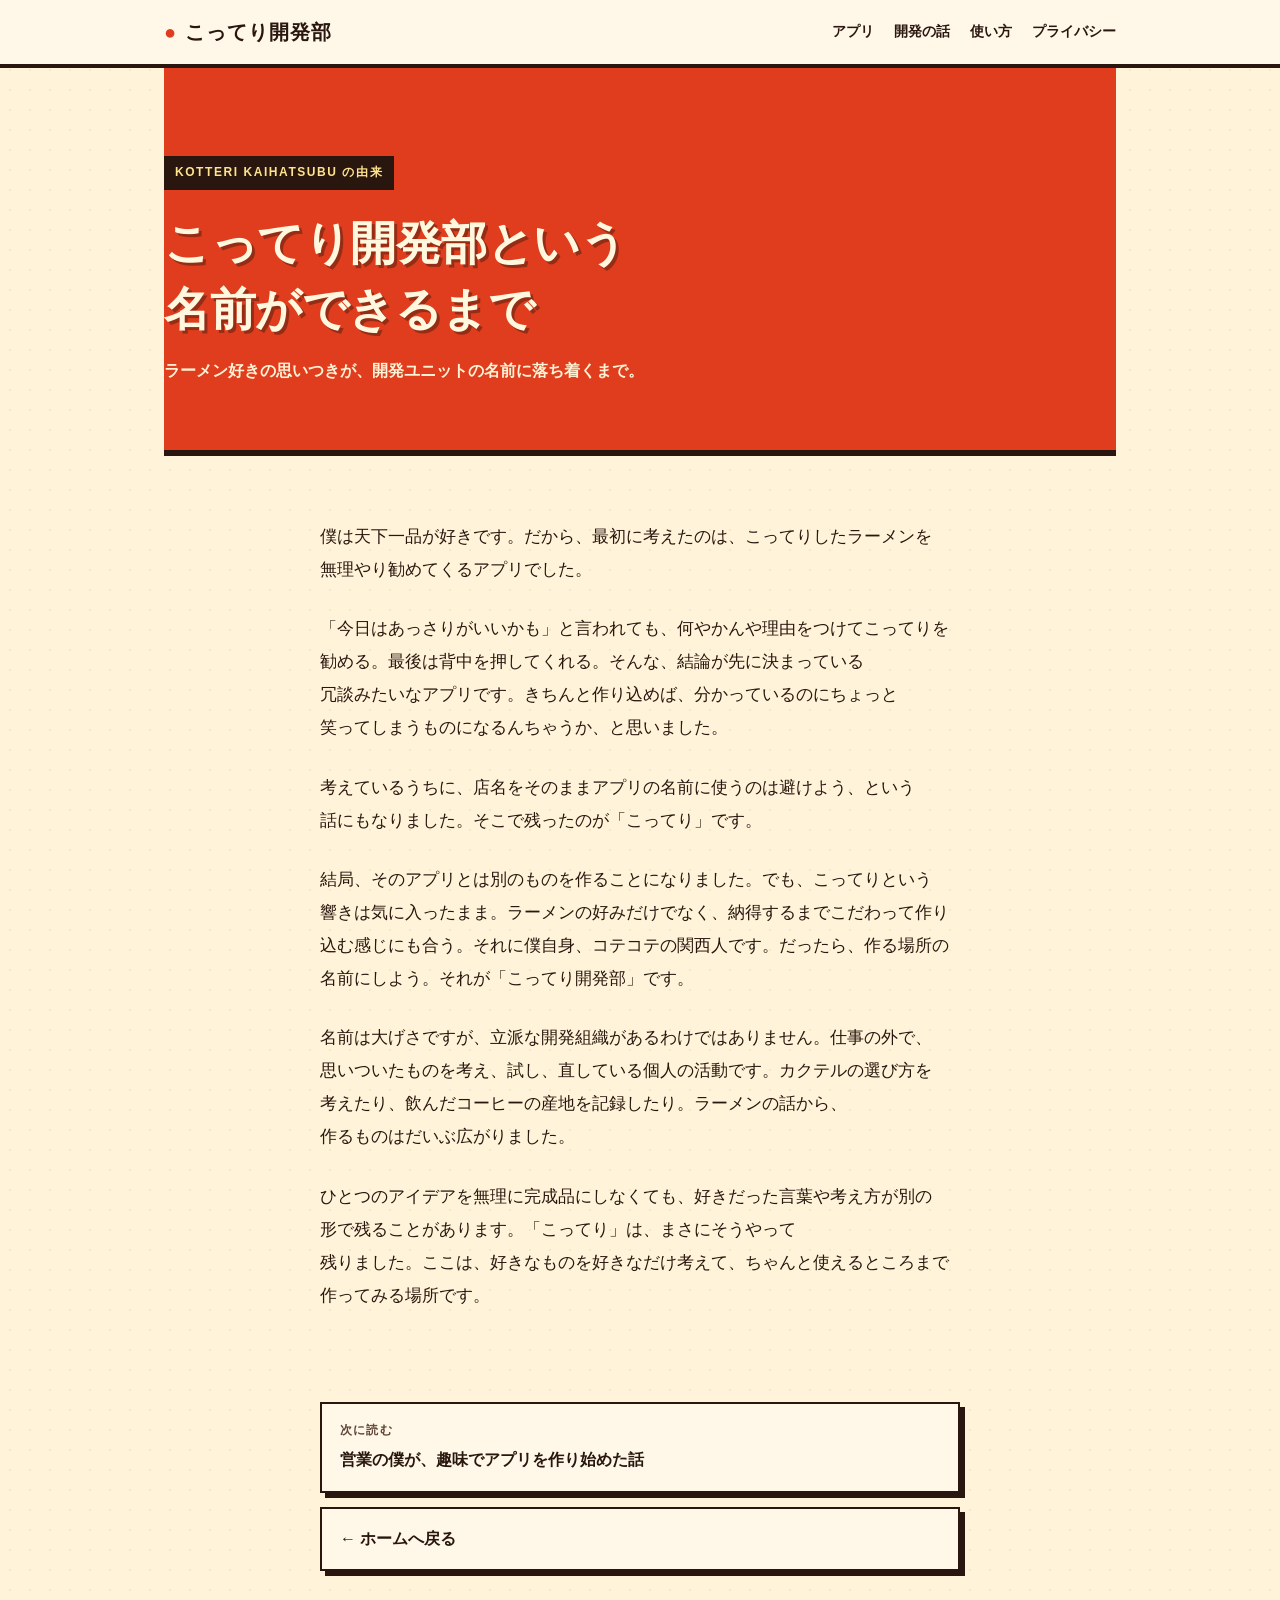
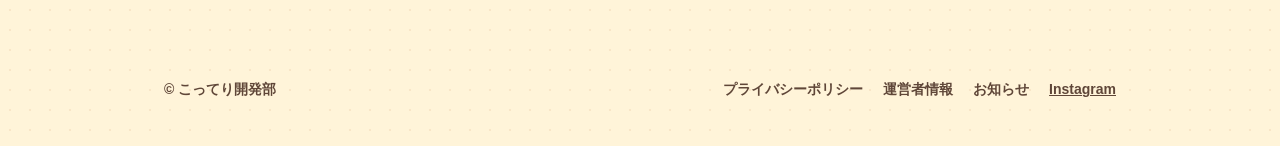
==== about-kotteri.html @ 13ebf6f2 "Add files via upload" ====
<!doctype html>
<html lang="ja">
<head>
  <meta charset="utf-8">
  <meta name="viewport" content="width=device-width, initial-scale=1">
  <meta name="google-adsense-account" content="ca-pub-4960959858706803">
  <meta name="description" content="「こってり開発部」という名前に込めた由来と、個人でアプリを作っているこの場所についての話です。">
  <meta name="theme-color" content="#e84924">
  <link rel="canonical" href="https://kotteri-apps.com/about-kotteri.html">
  <link rel="icon" href="/favicon.svg" type="image/svg+xml">
  <link rel="icon" href="/favicon.ico" sizes="any">
  <link rel="apple-touch-icon" href="/apple-touch-icon.png">
  <meta property="og:type" content="website">
  <meta property="og:site_name" content="こってり開発部">
  <meta property="og:title" content="こってり開発部という名前ができるまで">
  <meta property="og:description" content="「こってり開発部」という名前に込めた由来と、個人でアプリを作っているこの場所についての話です。">
  <meta property="og:image" content="https://kotteri-apps.com/og.jpg">
  <meta property="og:url" content="https://kotteri-apps.com/about-kotteri.html">
  <meta name="twitter:card" content="summary_large_image">
  <title>こってり開発部という名前ができるまで | こってり開発部</title>
  <link rel="stylesheet" href="/site.css">
</head>
<body>
  <header><div class="header-inner"><a class="wordmark" href="/">こってり開発部</a><nav aria-label="主なリンク"><a href="/#apps">アプリ</a><a href="/about-kotteri.html">開発の話</a><a href="/coffee-log-guide.html">使い方</a><a href="/privacy.html">プライバシー</a></nav></div></header>
  <main>
    <div class="article-hero"><div class="eyebrow">KOTTERI KAIHATSUBU の由来</div><h1>こってり開発部という<br>名前ができるまで</h1><p class="lead">ラーメン好きの思いつきが、開発ユニットの名前に落ち着くまで。</p></div>
    <article class="article-body">
      <p>僕は天下一品が好きです。だから、最初に考えたのは、こってりしたラーメンを無理やり勧めてくるアプリでした。</p>
      <p>「今日はあっさりがいいかも」と言われても、何やかんや理由をつけてこってりを勧める。最後は背中を押してくれる。そんな、結論が先に決まっている冗談みたいなアプリです。きちんと作り込めば、分かっているのにちょっと笑ってしまうものになるんちゃうか、と思いました。</p>
      <p>考えているうちに、店名をそのままアプリの名前に使うのは避けよう、という話にもなりました。そこで残ったのが「こってり」です。</p>
      <p>結局、そのアプリとは別のものを作ることになりました。でも、こってりという響きは気に入ったまま。ラーメンの好みだけでなく、納得するまでこだわって作り込む感じにも合う。それに僕自身、コテコテの関西人です。だったら、作る場所の名前にしよう。それが「こってり開発部」です。</p>
      <p>名前は大げさですが、立派な開発組織があるわけではありません。仕事の外で、思いついたものを考え、試し、直している個人の活動です。カクテルの選び方を考えたり、飲んだコーヒーの産地を記録したり。ラーメンの話から、作るものはだいぶ広がりました。</p>
      <p>ひとつのアイデアを無理に完成品にしなくても、好きだった言葉や考え方が別の形で残ることがあります。「こってり」は、まさにそうやって残りました。ここは、好きなものを好きなだけ考えて、ちゃんと使えるところまで作ってみる場所です。</p>
    </article>
    <div class="article-nav">
      <a href="/story-start.html"><small>次に読む</small>営業の僕が、趣味でアプリを作り始めた話</a>
      <a href="/">← ホームへ戻る</a>
    </div>
  </main>
  <footer><span>© こってり開発部</span><div><a href="/privacy.html">プライバシーポリシー</a><a href="/operator.html">運営者情報</a><a href="/updates.html">お知らせ</a><a href="https://www.instagram.com/kotteri_kaihatsubu/" target="_blank" rel="noopener noreferrer">Instagram</a></div></footer>
  <script src="/site.js"></script>
</body>
</html>
---- site.css ----
:root{--paper:#f5efe5;--ink:#27231e;--muted:#665d52;--line:#cfc2ae;--accent:#873e22;--dark:#302921}
    *{box-sizing:border-box}html{scroll-behavior:smooth}body{margin:0;background:var(--paper);color:var(--ink);font:16px/1.8 -apple-system,BlinkMacSystemFont,"Hiragino Kaku Gothic ProN","Yu Gothic",sans-serif}
    a{color:inherit}a:focus-visible{outline:3px solid var(--accent);outline-offset:4px}main,footer{max-width:1080px;margin:auto;padding-left:clamp(22px,5vw,64px);padding-right:clamp(22px,5vw,64px)}
    header{border-bottom:1px solid var(--line)}.header-inner{max-width:1080px;margin:auto;padding:20px clamp(22px,5vw,64px);display:flex;align-items:center;justify-content:space-between;gap:20px}.wordmark{font-weight:800;letter-spacing:.05em;text-decoration:none}.header-inner nav{display:flex;gap:20px;font-size:14px}.header-inner nav a{text-decoration:none}
    .eyebrow{font-size:12px;font-weight:800;letter-spacing:.18em;color:var(--accent)}.hero{padding-top:clamp(80px,13vw,160px);padding-bottom:clamp(70px,10vw,120px);border-bottom:1px solid var(--line)}h1,h2,h3,p{margin-top:0}.hero h1{font-size:clamp(36px,6.5vw,76px);line-height:1.3;letter-spacing:.04em;margin:28px 0}.hero p{max-width:590px;color:var(--muted);font-size:18px}.rule{width:76px;height:5px;background:var(--accent);margin-top:44px}
    section{padding:80px 0;border-bottom:1px solid var(--line)}.section-head{display:flex;align-items:baseline;justify-content:space-between;gap:20px;margin-bottom:30px}.section-head h2{font-size:clamp(24px,3vw,34px);line-height:1.4;margin:0}.section-head small{color:var(--muted)}
    .app{display:grid;grid-template-columns:minmax(0,1fr) minmax(0,1.15fr);background:var(--dark);color:#faf5ec}.app-visual{min-height:390px;padding:clamp(28px,5vw,56px);display:flex;flex-direction:column;justify-content:space-between;position:relative;overflow:hidden;background:#3b3027}.app-visual:before{content:"";position:absolute;width:290px;height:290px;border:1px solid #bca880;border-radius:50%;right:-90px;bottom:-110px;box-shadow:0 0 0 28px #ffffff08,0 0 0 56px #ffffff07;pointer-events:none}.app-visual>*{position:relative}.app-visual span{font-size:12px;letter-spacing:.2em;color:#d4b79a}.app-visual strong{font-family:Georgia,serif;font-size:clamp(38px,5vw,62px);line-height:1.05;letter-spacing:.04em}.app-visual p{font-size:17px;margin:0;color:#e7d7bf}.app-info{padding:clamp(30px,5vw,60px);display:flex;flex-direction:column;align-items:start}.app-info h3{font-size:25px;margin:6px 0 14px}.app-info>p{color:#e0d4c5}.app-info ul{padding-left:1.3em;color:#e0d4c5;margin:10px 0 32px}.app-info li+li{margin-top:7px}.app-info a{display:inline-block;padding:12px 23px;background:#f5efe5;color:var(--ink);text-decoration:none;font-weight:700;margin-top:auto}.app-info a:hover{background:#e8d9c5}
    .about{display:grid;grid-template-columns:1fr 1fr;gap:48px}.about p{color:var(--muted);max-width:540px}.contact{padding-bottom:100px}.contact a{color:var(--accent);font-weight:700;text-underline-offset:4px}footer{padding-top:34px;padding-bottom:44px;display:flex;flex-wrap:wrap;justify-content:space-between;gap:12px;color:var(--muted);font-size:14px}footer div{display:flex;flex-wrap:wrap;gap:20px}
    /* こってり開発部らしい屋台ポスターの表情 */
    :root{--paper:#fff4d9;--ink:#29170f;--muted:#5f4638;--line:#e5b988;--accent:#df3d1d;--dark:#331b14}
    body{background:var(--paper);background-image:radial-gradient(#c9733c1c 1px,transparent 1px);background-size:20px 20px}
    header{background:#fff7e7;border-bottom:4px solid var(--ink)}.header-inner{padding-top:14px;padding-bottom:14px}.wordmark{font-size:20px;color:var(--ink)}.wordmark:before{content:"●";color:var(--accent);margin-right:8px}.header-inner nav a{font-weight:800}
    .hero{max-width:none;margin:0 calc(-1 * clamp(22px,5vw,64px));padding:0;border-bottom:7px solid var(--ink);background:var(--accent);color:#fff8df;display:grid;grid-template-columns:1.15fr 1fr;min-height:620px;overflow:hidden;position:relative}
    .hero:before{content:"KOTTERI  KAIHATSUBU  ★  KOTTERI  KAIHATSUBU  ★";position:absolute;left:0;right:0;top:0;padding:8px 15px;background:var(--ink);font-size:12px;letter-spacing:.2em;font-weight:900;white-space:nowrap;overflow:hidden}
    .hero-copy{padding:90px 0 70px clamp(22px,5vw,64px);z-index:1;align-self:center}.hero .eyebrow{color:#ffe390;background:var(--ink);display:inline-block;padding:6px 11px;letter-spacing:.13em}.hero h1{font-size:clamp(46px,6.7vw,84px);line-height:1.22;letter-spacing:-.03em;margin:24px 0;text-shadow:4px 5px 0 #642313}.hero p{font-size:18px;font-weight:700;color:#fff8e8;max-width:31em}.hero .rule{width:96px;height:8px;background:#ffd25c;margin-top:30px}.hero-cta{display:inline-block;margin-top:30px;background:#ffdf72;color:var(--ink);border:3px solid var(--ink);box-shadow:6px 6px 0 var(--ink);font-weight:900;text-decoration:none;padding:12px 22px;transform:rotate(-2deg)}.hero-cta:hover{transform:rotate(0)}
    .hero-art{position:relative;display:flex;align-items:end;justify-content:center;background:radial-gradient(circle at 52% 57%,#ffad4d 0 38%,transparent 39%);padding:40px 8px 0}.hero-art img{width:min(100%,650px);max-height:590px;object-fit:contain;object-position:bottom;filter:drop-shadow(10px 16px 0 #782a17)}.hero-sticker{position:absolute;right:8%;top:16%;transform:rotate(11deg);border:4px solid var(--ink);background:#ffe36b;color:var(--ink);border-radius:50%;font-weight:900;text-align:center;line-height:1.2;padding:20px 12px;font-size:20px;z-index:1}
    section{border-bottom:3px solid var(--ink)}.section-head h2{font-weight:900;letter-spacing:.02em}.section-head small{font-weight:900;color:var(--accent);letter-spacing:.18em}.section-head h2:before{content:"◆";color:var(--accent);font-size:.65em;vertical-align:middle;margin-right:10px}
    #apps{padding-top:72px}.app{box-shadow:10px 10px 0 var(--ink);border:3px solid var(--ink)}.app-visual{background:#f8ce69;color:var(--ink);min-height:390px;border-right:3px solid var(--ink);background-image:repeating-linear-gradient(135deg,#dd5b2220 0 2px,transparent 2px 18px)}.app-visual:before{border:4px solid #a43d28;box-shadow:0 0 0 24px #ffffff55,0 0 0 48px #a43d2820}.app-visual span{color:var(--ink);font-weight:900}.app-visual strong{font-family:Georgia,serif;font-weight:900;text-shadow:3px 3px 0 #fff2c5}.app-visual p{color:var(--ink);font-weight:800}.app-info{background:#fff8e9;color:var(--ink)}.app-info h3{color:var(--accent);font-weight:900}.app-info>p,.app-info ul{color:var(--muted)}.app-info a{color:#fff;background:var(--accent);border:2px solid var(--ink);box-shadow:4px 4px 0 var(--ink)}.app-info a:hover{background:#a72e19;color:#fff}
    .about{align-items:center}.about-art{grid-column:2;grid-row:1 / span 2;justify-self:center;width:min(100%,340px);filter:drop-shadow(8px 8px 0 #df3d1d40)}.about .section-head{grid-column:1}.about>p{grid-column:1;font-size:18px;font-weight:700}.about .section-head,.about>p{margin-bottom:0}.contact{background:#ffe2a2;margin:0 calc(-1 * clamp(22px,5vw,64px));padding-left:clamp(22px,5vw,64px);padding-right:clamp(22px,5vw,64px)}.contact a{color:#9d2b15}footer{font-weight:700}
    @media(max-width:760px){.hero{grid-template-columns:1fr;min-height:0}.hero-copy{padding:84px 24px 0}.hero h1{font-size:clamp(44px,10vw,68px)}.hero-art{height:340px;padding:0 10px}.hero-art img{height:370px;width:auto;max-width:100%}.hero-sticker{top:4%;right:8%;font-size:15px;padding:13px 8px}.app,.about{grid-template-columns:1fr}.app-visual{min-height:260px;border-right:0;border-bottom:3px solid var(--ink)}.about-art{grid-column:1;grid-row:auto;width:230px}.about .section-head,.about>p{grid-column:1}}
    @media(max-width:420px){.header-inner{align-items:flex-start;flex-direction:column;gap:4px}.header-inner nav{gap:14px;font-size:13px}.hero h1{font-size:43px}.hero p{font-size:16px}.hero-art{height:290px}.hero-art img{height:320px}.section-head{display:block}.section-head small{display:block;margin-top:6px}.app-info,.app-visual{padding:25px}.app-visual strong{font-size:43px}section{padding:56px 0}}
    /* インスタ用ビジュアルの実写感を軸にしたヒーロー */
    .hero{display:block;min-height:610px;background:#fff0d5 url('/hero-shiba-ramen.jpg') center right/cover no-repeat;color:var(--ink);border-bottom:6px solid var(--ink)}
    .hero:before{background:var(--accent);color:#fff7df}.hero-copy{position:relative;padding:105px 0 75px clamp(22px,5vw,64px);width:min(60%,600px)}
    .hero .eyebrow{background:var(--accent);color:#fff;font-size:13px}.hero h1{color:var(--ink);font-size:clamp(43px,5.6vw,72px);text-shadow:3px 3px 0 #fff8e9}.hero p{color:var(--ink);font-weight:800;text-shadow:1px 1px 0 #fff7e9}.hero .rule{background:var(--accent)}
    .hero-cta{background:var(--accent);color:#fff8eb}.about{grid-template-columns:1fr}.about .section-head,.about>p{grid-column:1}.about>p{max-width:690px}
    @media(max-width:760px){.hero{min-height:790px;background-position:62% bottom;background-size:auto 70%;background-color:#fff0d5}.hero-copy{width:100%;padding:76px 24px 0;background:linear-gradient(#fff0d5 86%,transparent)}.hero h1{font-size:clamp(41px,9vw,61px)}.hero p{max-width:450px;font-size:16px}.hero-cta{margin-top:20px}.about{grid-template-columns:1fr}}
    @media(max-width:420px){.hero{min-height:720px;background-size:auto 57%;background-position:62% bottom}.hero-copy{padding-top:68px}.hero h1{font-size:40px;margin:18px 0}.hero p{line-height:1.65}.hero .rule{margin-top:17px}}
    /* 小さい画面では写真を独立した段に置き、文字との重なりを防ぐ */
    .hero{background-image:linear-gradient(90deg,#fff0d5 0%,#fff0d5ed 28%,#fff0d500 61%),url('/hero-shiba-ramen.jpg')}
    .hero-photo{display:none}.hero-copy{width:min(54%,570px)}.hero h1{white-space:nowrap}
    .about{grid-template-columns:minmax(0,1.3fr) minmax(200px,.7fr);gap:10px 48px;align-items:center}.about .section-head{grid-column:1;align-self:end}.about>p{grid-column:1;align-self:start}.about-art{grid-column:2;grid-row:1 / span 2;align-self:center;justify-self:center;width:min(100%,285px);padding:10px;border-radius:50%;background:#f8c65e;box-shadow:8px 8px 0 var(--ink)}.about-art img{display:block;width:100%;height:auto}
    @media(max-width:900px){.hero-copy{width:60%}.hero h1{font-size:clamp(40px,5.8vw,58px)}}
    @media(max-width:760px){.hero{min-height:0;background:#fff0d5}.hero-copy{width:100%;padding:70px 24px 35px}.hero h1{white-space:normal;font-size:clamp(39px,8vw,56px)}.hero-photo{display:block;width:100%;height:auto;max-height:420px;object-fit:cover;object-position:center}.about{grid-template-columns:1fr;gap:16px}.about .section-head,.about>p,.about-art{grid-column:1;grid-row:auto}.about-art{width:min(67%,260px);margin-top:12px}}
    @media(max-width:420px){.hero-copy{padding:60px 22px 34px}.hero h1{font-size:clamp(35px,9.5vw,40px);line-height:1.28;letter-spacing:-.055em}.hero p{font-size:16px;line-height:1.7}.hero-photo{max-height:none}.hero-cta{margin-top:16px}.header-inner nav{flex-wrap:wrap}}

    /* ===== 最終調整: 写真は枠なしでヒーローに溶け込ませ、常に全体表示 / 改行を整える ===== */
    body{line-break:strict;overflow-wrap:break-word}
    .ph{display:inline-block}
    .hero{display:grid;grid-template-columns:minmax(0,.86fr) minmax(0,1.14fr);align-items:center;gap:0;min-height:0;background:#fef3df;background-image:none;padding:26px 0 0 0;border-bottom:6px solid var(--ink)}
    .hero-copy{width:auto;padding:clamp(28px,5vw,60px) 0 clamp(28px,5vw,60px) clamp(22px,5vw,64px);background:none;container-type:inline-size;position:relative;z-index:1}
    .hero h1{white-space:normal;font-size:clamp(28px,9vw,50px);font-size:clamp(28px,10.6cqw,58px);line-height:1.3;letter-spacing:-.02em;text-shadow:none;margin:20px 0}
    .hero p{font-size:clamp(15px,3.9vw,18px);line-height:1.85;max-width:none;text-shadow:none}
    /* 写真: 枠・影・余白なし。ヒーローの右端・上下いっぱいに広げ、左端だけ背景色へ溶かす（犬は右側なので影響しない） */
    .hero .hero-photo{display:block;width:100%;height:auto;max-height:none;object-fit:fill;border:0;box-shadow:none;margin:0;align-self:end;
      -webkit-mask-image:linear-gradient(90deg,transparent 0,#000 20%),linear-gradient(180deg,transparent 0,#000 3%);-webkit-mask-composite:source-in;
      mask-image:linear-gradient(90deg,transparent 0,#000 20%),linear-gradient(180deg,transparent 0,#000 3%);mask-composite:intersect}
    .hero-cta{margin-top:24px;white-space:nowrap}
    .app-info a{white-space:nowrap}
    .section-head h2{font-size:clamp(20px,6.1vw,34px);line-height:1.45}
    .app-info h3{font-size:clamp(22px,6vw,25px)}
    .app-info li{line-height:1.75}
    @media(max-width:760px){
      .hero{grid-template-columns:1fr;padding:26px 0 0 0}
      .hero-copy{padding:30px 24px 28px}
      .hero h1{font-size:clamp(28px,9vw,50px);font-size:clamp(28px,10.6cqw,56px)}
      /* スマホ: 写真は左右いっぱい。上端は犬の頭に近いので、ぼかさず細い線で区切る */
      .hero .hero-photo{width:100%;margin:0;max-height:none;-webkit-mask-image:none;mask-image:none;border-top:3px solid var(--ink)}
    }
    @media(max-width:420px){
      .hero-copy{padding:26px 22px 24px}
      .hero h1{font-size:clamp(28px,9vw,50px);font-size:clamp(28px,10.6cqw,56px);letter-spacing:-.02em;margin:16px 0}
      .hero .hero-photo{max-height:none}
    }

    /* ===== 記事・使い方・お知らせページ共通 ===== */
    .article-hero{padding:clamp(56px,9vw,88px) 0 clamp(34px,5vw,48px);border-bottom:6px solid var(--ink);background:var(--accent);color:#fff8df}
    .article-hero .eyebrow{color:#ffe390;background:var(--ink);display:inline-block;padding:6px 11px;letter-spacing:.13em;font-size:12px;font-weight:800}
    .article-hero h1{font-size:clamp(28px,6vw,46px);line-height:1.45;letter-spacing:-.01em;margin:20px 0 0;text-shadow:3px 3px 0 #64231399}
    .article-hero .lead{margin-top:14px;font-size:16px;font-weight:700;color:#fff3d6;max-width:34em}
    .article-body{max-width:640px;margin:0 auto;padding:clamp(40px,7vw,64px) 0}
    .article-body p{color:var(--ink);font-size:16.5px;line-height:2;margin:0 0 1.6em}
    .article-body h2{font-size:clamp(19px,3.4vw,22px);margin:2em 0 .7em;padding-top:.2em}
    .article-nav{max-width:640px;margin:0 auto;padding-bottom:clamp(50px,7vw,72px);display:flex;flex-direction:column;gap:14px}
    .article-nav a{display:block;border:2px solid var(--ink);background:var(--paper-2,#fff7e7);padding:16px 18px;text-decoration:none;font-weight:800;box-shadow:5px 5px 0 var(--ink)}
    .article-nav a small{display:block;font-weight:700;color:var(--muted);font-size:12px;letter-spacing:.1em;margin-bottom:4px}
    .article-index{display:flex;flex-direction:column;gap:10px;margin-top:10px}
    .article-index a{display:block;border-bottom:1px dashed var(--line);padding:14px 2px;text-decoration:none;font-weight:800;color:var(--ink)}
    .article-index a span{display:block;font-weight:500;color:var(--muted);font-size:13.5px;margin-top:4px}
    .guide-step{border:2px solid var(--ink);background:#fff8e9;padding:20px 22px;margin-bottom:16px;box-shadow:5px 5px 0 var(--ink)}
    .guide-step h3{margin:0 0 8px;font-size:17px}
    .guide-step p{margin:0;color:var(--muted);font-size:15px;line-height:1.85}
    .update-item{border-bottom:1px dashed var(--line);padding:20px 0}
    .update-item time{display:block;font-size:12px;letter-spacing:.12em;color:var(--accent);font-weight:800;margin-bottom:6px}
    .update-item p{margin:0;color:var(--ink);font-size:15.5px;line-height:1.85}
    .policy-list{list-style:none;margin:0;padding:0;display:flex;flex-direction:column;gap:14px}
    .policy-list li{padding-left:22px;position:relative;color:var(--ink);font-size:15.5px;line-height:1.85}
    .policy-list li:before{content:"";position:absolute;left:0;top:.6em;width:7px;height:7px;border-radius:50%;background:var(--accent)}
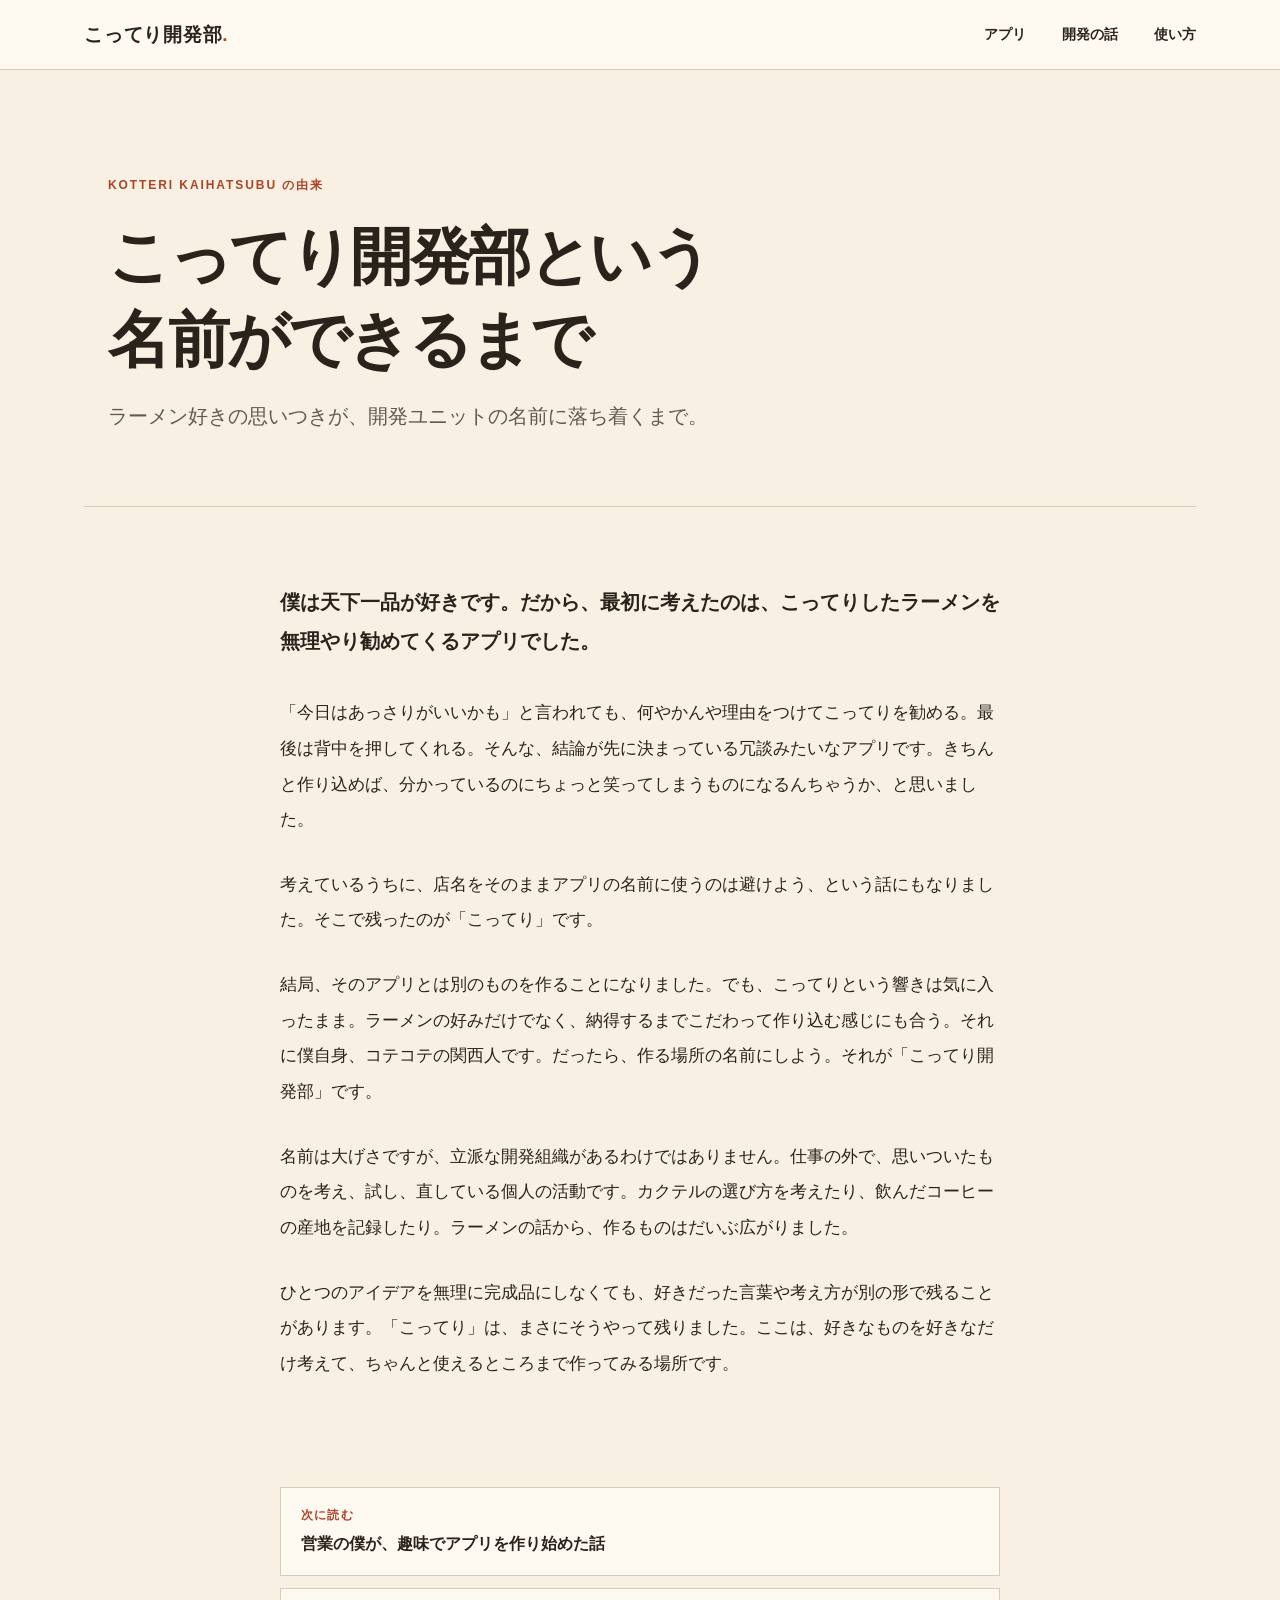
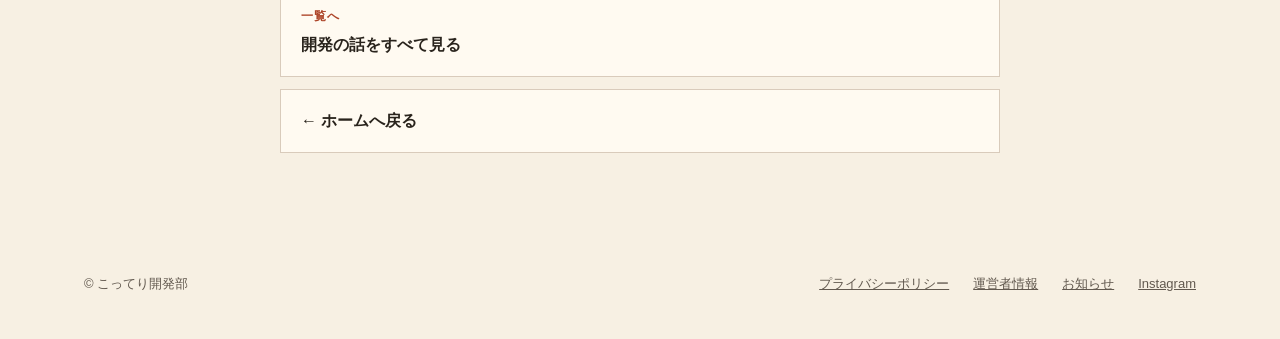
==== commit f66431b8: "Add files via upload" ====
--- a/about-kotteri.html
+++ b/about-kotteri.html
@@ -21,7 +21,7 @@
   <link rel="stylesheet" href="/site.css">
 </head>
 <body>
-  <header><div class="header-inner"><a class="wordmark" href="/">こってり開発部</a><nav aria-label="主なリンク"><a href="/#apps">アプリ</a><a href="/about-kotteri.html">開発の話</a><a href="/coffee-log-guide.html">使い方</a><a href="/privacy.html">プライバシー</a></nav></div></header>
+  <header><div class="header-inner"><a class="wordmark" href="/">こってり開発部<span class="wordmark-dot">.</span></a><nav aria-label="主なリンク"><a href="/#apps">アプリ</a><a href="/stories.html">開発の話</a><a href="/coffee-log-guide.html">使い方</a></nav></div></header>
   <main>
     <div class="article-hero"><div class="eyebrow">KOTTERI KAIHATSUBU の由来</div><h1>こってり開発部という<br>名前ができるまで</h1><p class="lead">ラーメン好きの思いつきが、開発ユニットの名前に落ち着くまで。</p></div>
     <article class="article-body">
@@ -34,10 +34,10 @@
     </article>
     <div class="article-nav">
       <a href="/story-start.html"><small>次に読む</small>営業の僕が、趣味でアプリを作り始めた話</a>
-      <a href="/">← ホームへ戻る</a>
+      <a href="/stories.html"><small>一覧へ</small>開発の話をすべて見る</a><a href="/">← ホームへ戻る</a>
     </div>
   </main>
   <footer><span>© こってり開発部</span><div><a href="/privacy.html">プライバシーポリシー</a><a href="/operator.html">運営者情報</a><a href="/updates.html">お知らせ</a><a href="https://www.instagram.com/kotteri_kaihatsubu/" target="_blank" rel="noopener noreferrer">Instagram</a></div></footer>
-  <script src="/site.js"></script>
+  
 </body>
 </html>
--- a/site.css
+++ b/site.css
@@ -1,88 +1,13 @@
-    :root{--paper:#f5efe5;--ink:#27231e;--muted:#665d52;--line:#cfc2ae;--accent:#873e22;--dark:#302921}
-    *{box-sizing:border-box}html{scroll-behavior:smooth}body{margin:0;background:var(--paper);color:var(--ink);font:16px/1.8 -apple-system,BlinkMacSystemFont,"Hiragino Kaku Gothic ProN","Yu Gothic",sans-serif}
-    a{color:inherit}a:focus-visible{outline:3px solid var(--accent);outline-offset:4px}main,footer{max-width:1080px;margin:auto;padding-left:clamp(22px,5vw,64px);padding-right:clamp(22px,5vw,64px)}
-    header{border-bottom:1px solid var(--line)}.header-inner{max-width:1080px;margin:auto;padding:20px clamp(22px,5vw,64px);display:flex;align-items:center;justify-content:space-between;gap:20px}.wordmark{font-weight:800;letter-spacing:.05em;text-decoration:none}.header-inner nav{display:flex;gap:20px;font-size:14px}.header-inner nav a{text-decoration:none}
-    .eyebrow{font-size:12px;font-weight:800;letter-spacing:.18em;color:var(--accent)}.hero{padding-top:clamp(80px,13vw,160px);padding-bottom:clamp(70px,10vw,120px);border-bottom:1px solid var(--line)}h1,h2,h3,p{margin-top:0}.hero h1{font-size:clamp(36px,6.5vw,76px);line-height:1.3;letter-spacing:.04em;margin:28px 0}.hero p{max-width:590px;color:var(--muted);font-size:18px}.rule{width:76px;height:5px;background:var(--accent);margin-top:44px}
-    section{padding:80px 0;border-bottom:1px solid var(--line)}.section-head{display:flex;align-items:baseline;justify-content:space-between;gap:20px;margin-bottom:30px}.section-head h2{font-size:clamp(24px,3vw,34px);line-height:1.4;margin:0}.section-head small{color:var(--muted)}
-    .app{display:grid;grid-template-columns:minmax(0,1fr) minmax(0,1.15fr);background:var(--dark);color:#faf5ec}.app-visual{min-height:390px;padding:clamp(28px,5vw,56px);display:flex;flex-direction:column;justify-content:space-between;position:relative;overflow:hidden;background:#3b3027}.app-visual:before{content:"";position:absolute;width:290px;height:290px;border:1px solid #bca880;border-radius:50%;right:-90px;bottom:-110px;box-shadow:0 0 0 28px #ffffff08,0 0 0 56px #ffffff07;pointer-events:none}.app-visual>*{position:relative}.app-visual span{font-size:12px;letter-spacing:.2em;color:#d4b79a}.app-visual strong{font-family:Georgia,serif;font-size:clamp(38px,5vw,62px);line-height:1.05;letter-spacing:.04em}.app-visual p{font-size:17px;margin:0;color:#e7d7bf}.app-info{padding:clamp(30px,5vw,60px);display:flex;flex-direction:column;align-items:start}.app-info h3{font-size:25px;margin:6px 0 14px}.app-info>p{color:#e0d4c5}.app-info ul{padding-left:1.3em;color:#e0d4c5;margin:10px 0 32px}.app-info li+li{margin-top:7px}.app-info a{display:inline-block;padding:12px 23px;background:#f5efe5;color:var(--ink);text-decoration:none;font-weight:700;margin-top:auto}.app-info a:hover{background:#e8d9c5}
-    .about{display:grid;grid-template-columns:1fr 1fr;gap:48px}.about p{color:var(--muted);max-width:540px}.contact{padding-bottom:100px}.contact a{color:var(--accent);font-weight:700;text-underline-offset:4px}footer{padding-top:34px;padding-bottom:44px;display:flex;flex-wrap:wrap;justify-content:space-between;gap:12px;color:var(--muted);font-size:14px}footer div{display:flex;flex-wrap:wrap;gap:20px}
-    /* こってり開発部らしい屋台ポスターの表情 */
-    :root{--paper:#fff4d9;--ink:#29170f;--muted:#5f4638;--line:#e5b988;--accent:#df3d1d;--dark:#331b14}
-    body{background:var(--paper);background-image:radial-gradient(#c9733c1c 1px,transparent 1px);background-size:20px 20px}
-    header{background:#fff7e7;border-bottom:4px solid var(--ink)}.header-inner{padding-top:14px;padding-bottom:14px}.wordmark{font-size:20px;color:var(--ink)}.wordmark:before{content:"●";color:var(--accent);margin-right:8px}.header-inner nav a{font-weight:800}
-    .hero{max-width:none;margin:0 calc(-1 * clamp(22px,5vw,64px));padding:0;border-bottom:7px solid var(--ink);background:var(--accent);color:#fff8df;display:grid;grid-template-columns:1.15fr 1fr;min-height:620px;overflow:hidden;position:relative}
-    .hero:before{content:"KOTTERI  KAIHATSUBU  ★  KOTTERI  KAIHATSUBU  ★";position:absolute;left:0;right:0;top:0;padding:8px 15px;background:var(--ink);font-size:12px;letter-spacing:.2em;font-weight:900;white-space:nowrap;overflow:hidden}
-    .hero-copy{padding:90px 0 70px clamp(22px,5vw,64px);z-index:1;align-self:center}.hero .eyebrow{color:#ffe390;background:var(--ink);display:inline-block;padding:6px 11px;letter-spacing:.13em}.hero h1{font-size:clamp(46px,6.7vw,84px);line-height:1.22;letter-spacing:-.03em;margin:24px 0;text-shadow:4px 5px 0 #642313}.hero p{font-size:18px;font-weight:700;color:#fff8e8;max-width:31em}.hero .rule{width:96px;height:8px;background:#ffd25c;margin-top:30px}.hero-cta{display:inline-block;margin-top:30px;background:#ffdf72;color:var(--ink);border:3px solid var(--ink);box-shadow:6px 6px 0 var(--ink);font-weight:900;text-decoration:none;padding:12px 22px;transform:rotate(-2deg)}.hero-cta:hover{transform:rotate(0)}
-    .hero-art{position:relative;display:flex;align-items:end;justify-content:center;background:radial-gradient(circle at 52% 57%,#ffad4d 0 38%,transparent 39%);padding:40px 8px 0}.hero-art img{width:min(100%,650px);max-height:590px;object-fit:contain;object-position:bottom;filter:drop-shadow(10px 16px 0 #782a17)}.hero-sticker{position:absolute;right:8%;top:16%;transform:rotate(11deg);border:4px solid var(--ink);background:#ffe36b;color:var(--ink);border-radius:50%;font-weight:900;text-align:center;line-height:1.2;padding:20px 12px;font-size:20px;z-index:1}
-    section{border-bottom:3px solid var(--ink)}.section-head h2{font-weight:900;letter-spacing:.02em}.section-head small{font-weight:900;color:var(--accent);letter-spacing:.18em}.section-head h2:before{content:"◆";color:var(--accent);font-size:.65em;vertical-align:middle;margin-right:10px}
-    #apps{padding-top:72px}.app{box-shadow:10px 10px 0 var(--ink);border:3px solid var(--ink)}.app-visual{background:#f8ce69;color:var(--ink);min-height:390px;border-right:3px solid var(--ink);background-image:repeating-linear-gradient(135deg,#dd5b2220 0 2px,transparent 2px 18px)}.app-visual:before{border:4px solid #a43d28;box-shadow:0 0 0 24px #ffffff55,0 0 0 48px #a43d2820}.app-visual span{color:var(--ink);font-weight:900}.app-visual strong{font-family:Georgia,serif;font-weight:900;text-shadow:3px 3px 0 #fff2c5}.app-visual p{color:var(--ink);font-weight:800}.app-info{background:#fff8e9;color:var(--ink)}.app-info h3{color:var(--accent);font-weight:900}.app-info>p,.app-info ul{color:var(--muted)}.app-info a{color:#fff;background:var(--accent);border:2px solid var(--ink);box-shadow:4px 4px 0 var(--ink)}.app-info a:hover{background:#a72e19;color:#fff}
-    .about{align-items:center}.about-art{grid-column:2;grid-row:1 / span 2;justify-self:center;width:min(100%,340px);filter:drop-shadow(8px 8px 0 #df3d1d40)}.about .section-head{grid-column:1}.about>p{grid-column:1;font-size:18px;font-weight:700}.about .section-head,.about>p{margin-bottom:0}.contact{background:#ffe2a2;margin:0 calc(-1 * clamp(22px,5vw,64px));padding-left:clamp(22px,5vw,64px);padding-right:clamp(22px,5vw,64px)}.contact a{color:#9d2b15}footer{font-weight:700}
-    @media(max-width:760px){.hero{grid-template-columns:1fr;min-height:0}.hero-copy{padding:84px 24px 0}.hero h1{font-size:clamp(44px,10vw,68px)}.hero-art{height:340px;padding:0 10px}.hero-art img{height:370px;width:auto;max-width:100%}.hero-sticker{top:4%;right:8%;font-size:15px;padding:13px 8px}.app,.about{grid-template-columns:1fr}.app-visual{min-height:260px;border-right:0;border-bottom:3px solid var(--ink)}.about-art{grid-column:1;grid-row:auto;width:230px}.about .section-head,.about>p{grid-column:1}}
-    @media(max-width:420px){.header-inner{align-items:flex-start;flex-direction:column;gap:4px}.header-inner nav{gap:14px;font-size:13px}.hero h1{font-size:43px}.hero p{font-size:16px}.hero-art{height:290px}.hero-art img{height:320px}.section-head{display:block}.section-head small{display:block;margin-top:6px}.app-info,.app-visual{padding:25px}.app-visual strong{font-size:43px}section{padding:56px 0}}
-    /* インスタ用ビジュアルの実写感を軸にしたヒーロー */
-    .hero{display:block;min-height:610px;background:#fff0d5 url('/hero-shiba-ramen.jpg') center right/cover no-repeat;color:var(--ink);border-bottom:6px solid var(--ink)}
-    .hero:before{background:var(--accent);color:#fff7df}.hero-copy{position:relative;padding:105px 0 75px clamp(22px,5vw,64px);width:min(60%,600px)}
-    .hero .eyebrow{background:var(--accent);color:#fff;font-size:13px}.hero h1{color:var(--ink);font-size:clamp(43px,5.6vw,72px);text-shadow:3px 3px 0 #fff8e9}.hero p{color:var(--ink);font-weight:800;text-shadow:1px 1px 0 #fff7e9}.hero .rule{background:var(--accent)}
-    .hero-cta{background:var(--accent);color:#fff8eb}.about{grid-template-columns:1fr}.about .section-head,.about>p{grid-column:1}.about>p{max-width:690px}
-    @media(max-width:760px){.hero{min-height:790px;background-position:62% bottom;background-size:auto 70%;background-color:#fff0d5}.hero-copy{width:100%;padding:76px 24px 0;background:linear-gradient(#fff0d5 86%,transparent)}.hero h1{font-size:clamp(41px,9vw,61px)}.hero p{max-width:450px;font-size:16px}.hero-cta{margin-top:20px}.about{grid-template-columns:1fr}}
-    @media(max-width:420px){.hero{min-height:720px;background-size:auto 57%;background-position:62% bottom}.hero-copy{padding-top:68px}.hero h1{font-size:40px;margin:18px 0}.hero p{line-height:1.65}.hero .rule{margin-top:17px}}
-    /* 小さい画面では写真を独立した段に置き、文字との重なりを防ぐ */
-    .hero{background-image:linear-gradient(90deg,#fff0d5 0%,#fff0d5ed 28%,#fff0d500 61%),url('/hero-shiba-ramen.jpg')}
-    .hero-photo{display:none}.hero-copy{width:min(54%,570px)}.hero h1{white-space:nowrap}
-    .about{grid-template-columns:minmax(0,1.3fr) minmax(200px,.7fr);gap:10px 48px;align-items:center}.about .section-head{grid-column:1;align-self:end}.about>p{grid-column:1;align-self:start}.about-art{grid-column:2;grid-row:1 / span 2;align-self:center;justify-self:center;width:min(100%,285px);padding:10px;border-radius:50%;background:#f8c65e;box-shadow:8px 8px 0 var(--ink)}.about-art img{display:block;width:100%;height:auto}
-    @media(max-width:900px){.hero-copy{width:60%}.hero h1{font-size:clamp(40px,5.8vw,58px)}}
-    @media(max-width:760px){.hero{min-height:0;background:#fff0d5}.hero-copy{width:100%;padding:70px 24px 35px}.hero h1{white-space:normal;font-size:clamp(39px,8vw,56px)}.hero-photo{display:block;width:100%;height:auto;max-height:420px;object-fit:cover;object-position:center}.about{grid-template-columns:1fr;gap:16px}.about .section-head,.about>p,.about-art{grid-column:1;grid-row:auto}.about-art{width:min(67%,260px);margin-top:12px}}
-    @media(max-width:420px){.hero-copy{padding:60px 22px 34px}.hero h1{font-size:clamp(35px,9.5vw,40px);line-height:1.28;letter-spacing:-.055em}.hero p{font-size:16px;line-height:1.7}.hero-photo{max-height:none}.hero-cta{margin-top:16px}.header-inner nav{flex-wrap:wrap}}
-
-    /* ===== 最終調整: 写真は枠なしでヒーローに溶け込ませ、常に全体表示 / 改行を整える ===== */
-    body{line-break:strict;overflow-wrap:break-word}
-    .ph{display:inline-block}
-    .hero{display:grid;grid-template-columns:minmax(0,.86fr) minmax(0,1.14fr);align-items:center;gap:0;min-height:0;background:#fef3df;background-image:none;padding:26px 0 0 0;border-bottom:6px solid var(--ink)}
-    .hero-copy{width:auto;padding:clamp(28px,5vw,60px) 0 clamp(28px,5vw,60px) clamp(22px,5vw,64px);background:none;container-type:inline-size;position:relative;z-index:1}
-    .hero h1{white-space:normal;font-size:clamp(28px,9vw,50px);font-size:clamp(28px,10.6cqw,58px);line-height:1.3;letter-spacing:-.02em;text-shadow:none;margin:20px 0}
-    .hero p{font-size:clamp(15px,3.9vw,18px);line-height:1.85;max-width:none;text-shadow:none}
-    /* 写真: 枠・影・余白なし。ヒーローの右端・上下いっぱいに広げ、左端だけ背景色へ溶かす（犬は右側なので影響しない） */
-    .hero .hero-photo{display:block;width:100%;height:auto;max-height:none;object-fit:fill;border:0;box-shadow:none;margin:0;align-self:end;
-      -webkit-mask-image:linear-gradient(90deg,transparent 0,#000 20%),linear-gradient(180deg,transparent 0,#000 3%);-webkit-mask-composite:source-in;
-      mask-image:linear-gradient(90deg,transparent 0,#000 20%),linear-gradient(180deg,transparent 0,#000 3%);mask-composite:intersect}
-    .hero-cta{margin-top:24px;white-space:nowrap}
-    .app-info a{white-space:nowrap}
-    .section-head h2{font-size:clamp(20px,6.1vw,34px);line-height:1.45}
-    .app-info h3{font-size:clamp(22px,6vw,25px)}
-    .app-info li{line-height:1.75}
-    @media(max-width:760px){
-      .hero{grid-template-columns:1fr;padding:26px 0 0 0}
-      .hero-copy{padding:30px 24px 28px}
-      .hero h1{font-size:clamp(28px,9vw,50px);font-size:clamp(28px,10.6cqw,56px)}
-      /* スマホ: 写真は左右いっぱい。上端は犬の頭に近いので、ぼかさず細い線で区切る */
-      .hero .hero-photo{width:100%;margin:0;max-height:none;-webkit-mask-image:none;mask-image:none;border-top:3px solid var(--ink)}
-    }
-    @media(max-width:420px){
-      .hero-copy{padding:26px 22px 24px}
-      .hero h1{font-size:clamp(28px,9vw,50px);font-size:clamp(28px,10.6cqw,56px);letter-spacing:-.02em;margin:16px 0}
-      .hero .hero-photo{max-height:none}
-    }
-
-    /* ===== 記事・使い方・お知らせページ共通 ===== */
-    .article-hero{padding:clamp(56px,9vw,88px) 0 clamp(34px,5vw,48px);border-bottom:6px solid var(--ink);background:var(--accent);color:#fff8df}
-    .article-hero .eyebrow{color:#ffe390;background:var(--ink);display:inline-block;padding:6px 11px;letter-spacing:.13em;font-size:12px;font-weight:800}
-    .article-hero h1{font-size:clamp(28px,6vw,46px);line-height:1.45;letter-spacing:-.01em;margin:20px 0 0;text-shadow:3px 3px 0 #64231399}
-    .article-hero .lead{margin-top:14px;font-size:16px;font-weight:700;color:#fff3d6;max-width:34em}
-    .article-body{max-width:640px;margin:0 auto;padding:clamp(40px,7vw,64px) 0}
-    .article-body p{color:var(--ink);font-size:16.5px;line-height:2;margin:0 0 1.6em}
-    .article-body h2{font-size:clamp(19px,3.4vw,22px);margin:2em 0 .7em;padding-top:.2em}
-    .article-nav{max-width:640px;margin:0 auto;padding-bottom:clamp(50px,7vw,72px);display:flex;flex-direction:column;gap:14px}
-    .article-nav a{display:block;border:2px solid var(--ink);background:var(--paper-2,#fff7e7);padding:16px 18px;text-decoration:none;font-weight:800;box-shadow:5px 5px 0 var(--ink)}
-    .article-nav a small{display:block;font-weight:700;color:var(--muted);font-size:12px;letter-spacing:.1em;margin-bottom:4px}
-    .article-index{display:flex;flex-direction:column;gap:10px;margin-top:10px}
-    .article-index a{display:block;border-bottom:1px dashed var(--line);padding:14px 2px;text-decoration:none;font-weight:800;color:var(--ink)}
-    .article-index a span{display:block;font-weight:500;color:var(--muted);font-size:13.5px;margin-top:4px}
-    .guide-step{border:2px solid var(--ink);background:#fff8e9;padding:20px 22px;margin-bottom:16px;box-shadow:5px 5px 0 var(--ink)}
-    .guide-step h3{margin:0 0 8px;font-size:17px}
-    .guide-step p{margin:0;color:var(--muted);font-size:15px;line-height:1.85}
-    .update-item{border-bottom:1px dashed var(--line);padding:20px 0}
-    .update-item time{display:block;font-size:12px;letter-spacing:.12em;color:var(--accent);font-weight:800;margin-bottom:6px}
-    .update-item p{margin:0;color:var(--ink);font-size:15.5px;line-height:1.85}
-    .policy-list{list-style:none;margin:0;padding:0;display:flex;flex-direction:column;gap:14px}
-    .policy-list li{padding-left:22px;position:relative;color:var(--ink);font-size:15.5px;line-height:1.85}
-    .policy-list li:before{content:"";position:absolute;left:0;top:.6em;width:7px;height:7px;border-radius:50%;background:var(--accent)}
+:root{--paper:#f7f0e3;--cream:#fffaf1;--ink:#29231c;--muted:#62594f;--rust:#ad4428;--line:#d9cbbb;--coffee:#382920;--gold:#c9a568}
+*{box-sizing:border-box}html{scroll-behavior:smooth}body{margin:0;background:var(--paper);color:var(--ink);font:16px/1.75 -apple-system,BlinkMacSystemFont,"Hiragino Kaku Gothic ProN","Yu Gothic",sans-serif;overflow-wrap:anywhere}h1,h2,h3,p{margin-top:0}a{color:inherit}a:focus-visible{outline:3px solid var(--rust);outline-offset:4px}img{max-width:100%}main,footer{max-width:1240px;margin:auto;padding-left:clamp(20px,5vw,72px);padding-right:clamp(20px,5vw,72px)}
+header{background:var(--cream);border-bottom:1px solid var(--line)}.header-inner{max-width:1240px;padding:18px clamp(20px,5vw,72px);margin:auto;display:flex;align-items:center;justify-content:space-between;gap:24px}.wordmark{font-weight:900;font-size:19px;letter-spacing:.04em;text-decoration:none;white-space:nowrap}.wordmark-dot{color:var(--rust)}nav{display:flex;gap:clamp(14px,3vw,36px);align-items:center}nav a{font-size:14px;font-weight:700;text-decoration:none;white-space:nowrap}nav a:hover,.text-link:hover,.more-link:hover{text-decoration:underline;text-underline-offset:5px}
+.eyebrow{font-size:12px;letter-spacing:.18em;font-weight:900;color:var(--rust)}.hero{padding:0;display:grid;grid-template-columns:minmax(0,.95fr) minmax(0,1.05fr);align-items:center;background:#efe4d2;border-bottom:1px solid var(--line);min-height:530px}.hero-copy{padding:clamp(42px,6vw,92px) clamp(28px,3vw,48px) clamp(42px,6vw,92px) clamp(20px,5vw,72px);position:relative;z-index:1}.hero h1{font-size:clamp(38px,5vw,66px);line-height:1.28;letter-spacing:-.045em;margin:22px 0}.hero-lead{font-size:clamp(16px,1.6vw,19px);font-weight:600;line-height:1.9;color:#463b32}.hero-photo{width:100%;height:100%;min-height:530px;object-fit:cover;object-position:56% center;-webkit-mask-image:linear-gradient(90deg,transparent,#000 16%);mask-image:linear-gradient(90deg,transparent,#000 16%)}.hero-actions{display:flex;align-items:center;gap:26px;flex-wrap:wrap;margin-top:32px}.button{display:inline-flex;align-items:center;justify-content:center;gap:26px;min-height:52px;padding:11px 20px;text-decoration:none;font-weight:800;line-height:1.4;transition:transform .18s,background .18s}.button:hover{transform:translateY(-2px)}.button-primary{background:var(--rust);color:white}.button-primary:hover{background:#88331e}.button-outline{border:1px solid var(--ink)}.text-link{font-weight:800;text-decoration:none;text-underline-offset:5px}
+section:not(.hero){padding:clamp(72px,9vw,112px) 0;border-bottom:1px solid var(--line)}.section-kicker{display:flex;justify-content:space-between;gap:16px;font-size:12px;letter-spacing:.14em;font-weight:900;text-transform:uppercase;color:var(--rust);border-top:1px solid var(--rust);padding-top:13px;margin-bottom:38px}.section-title{display:flex;align-items:end;justify-content:space-between;gap:40px;margin-bottom:38px}.section-title h2,.about h2{font-size:clamp(32px,4.6vw,56px);line-height:1.3;letter-spacing:-.04em;margin:0}.section-title p{max-width:380px;color:var(--muted);margin:0;font-size:16px}.app-feature{display:grid;grid-template-columns:1fr 1fr;min-height:490px;background:var(--cream);border:1px solid var(--line)}.app-visual{min-height:490px;background:radial-gradient(circle at 80% 10%,#755643,#382920 60%);display:grid;place-items:center;padding:38px;overflow:hidden}.passport-cover{width:min(74%,280px);aspect-ratio:.71;background:#50372c;color:#e8d3ad;border:1px solid #d3ae78;box-shadow:15px 19px 36px #160f0d85,inset 0 0 0 9px #50372c,inset 0 0 0 10px #ad895b;display:flex;flex-direction:column;align-items:center;justify-content:space-between;padding:38px 15px 28px;text-align:center;transform:rotate(-8deg)}.passport-top{font-family:Georgia,serif;letter-spacing:.18em;font-size:16px}.passport-emblem{font-family:Georgia,serif;letter-spacing:.13em;line-height:1.5;border:1px solid #c6a46d;border-radius:50%;width:132px;height:132px;display:grid;place-items:center;font-size:15px}.passport-bottom{font-size:11px;letter-spacing:.08em}.app-info{padding:clamp(32px,5vw,68px);display:flex;flex-direction:column;align-items:flex-start}.app-info h3{font:700 clamp(38px,5vw,64px)/1.1 Georgia,serif;letter-spacing:-.04em;margin:16px 0 22px}.app-info>p:not(.eyebrow){font-size:18px;line-height:1.85}.app-info ul{padding-left:1.25em;color:var(--muted);margin:10px 0 30px}.app-info .button{margin-top:auto}.app-info .text-link{margin-top:20px}.app-footnote{margin:22px 0 0;color:var(--muted);font-size:15px}.app-footnote a{font-weight:800;color:var(--rust);text-underline-offset:4px}
+.stories-section{background:var(--cream);margin-left:calc(-1 * clamp(20px,5vw,72px));margin-right:calc(-1 * clamp(20px,5vw,72px));padding-left:clamp(20px,5vw,72px)!important;padding-right:clamp(20px,5vw,72px)!important}.story-list{border-top:1px solid var(--ink)}.story-item{display:grid;grid-template-columns:70px minmax(0,1fr) 40px;gap:20px;align-items:center;padding:26px 0;border-bottom:1px solid var(--line);text-decoration:none;transition:padding .18s,color .18s}.story-item:hover{padding-left:10px;color:var(--rust)}.story-num{font:italic 31px/1 Georgia,serif;color:var(--rust)}.story-copy{display:flex;flex-direction:column;gap:5px}.story-type{color:var(--rust);font-size:12px;font-weight:900;letter-spacing:.12em}.story-copy strong{font-size:clamp(19px,2.6vw,29px);line-height:1.45;letter-spacing:-.025em}.story-copy>span:last-child{color:var(--muted);font-size:14px}.story-arrow{font-size:27px;text-align:right}.more-link{display:inline-block;margin-top:29px;color:var(--rust);font-weight:900;text-decoration:none}
+.about{display:grid;grid-template-columns:minmax(0,1.4fr) minmax(180px,.6fr);gap:30px 50px;align-items:center}.about .section-kicker{margin-bottom:38px}.about p{font-size:17px;max-width:620px;color:var(--muted);line-height:2;margin:24px 0}.about-art{display:grid;place-items:center}.about-art img{width:min(100%,270px);height:auto;display:block;filter:drop-shadow(14px 15px 0 #d8b99a)}.contact{display:flex;justify-content:space-between;align-items:center;gap:30px}.contact h2{font-size:clamp(27px,4vw,42px);line-height:1.3;margin-bottom:12px}.contact p:last-child{margin:0;color:var(--muted)}footer{padding-top:32px;padding-bottom:44px;display:flex;flex-wrap:wrap;justify-content:space-between;gap:20px;color:var(--muted);font-size:13px}footer div{display:flex;flex-wrap:wrap;gap:14px 24px}
+/* Story and utility pages */
+.article-hero{padding:clamp(58px,8vw,100px) clamp(0px,2vw,24px) clamp(48px,6vw,72px);border-bottom:1px solid var(--line);background:transparent;color:var(--ink)}.article-hero .eyebrow{display:inline-block;color:var(--rust);font-size:12px;font-weight:900;letter-spacing:.16em}.article-hero h1{font-size:clamp(34px,5.4vw,62px);line-height:1.33;letter-spacing:-.04em;max-width:900px;margin:18px 0}.article-hero .lead{font-size:clamp(16px,2vw,20px);max-width:690px;color:var(--muted);margin:0}.article-body{max-width:720px;margin:0 auto;padding:clamp(48px,7vw,76px) 0}.article-body>p{font-size:17px;line-height:2.1;margin:0 0 1.7em}.article-body>p:first-child{font-size:20px;font-weight:700;line-height:1.95}.article-body h2{font-size:25px;line-height:1.45;margin:2.2em 0 .8em}.article-body a{color:var(--rust);text-underline-offset:4px}.article-nav{max-width:720px;margin:0 auto;padding:0 0 88px;display:grid;gap:12px}.article-nav a{padding:17px 20px;background:var(--cream);border:1px solid var(--line);text-decoration:none;font-weight:800}.article-nav a:hover{border-color:var(--rust);color:var(--rust)}.article-nav small{display:block;font-size:12px;color:var(--rust);letter-spacing:.1em;margin-bottom:4px}.guide-step{padding:24px 0;border-bottom:1px solid var(--line)}.guide-step h3{font-size:19px;margin:0 0 8px}.guide-step p{font-size:16px;line-height:1.9;margin:0;color:var(--muted)}.update-item{padding:20px 0;border-bottom:1px solid var(--line)}.update-item time{display:block;font-size:13px;color:var(--rust);font-weight:800;margin-bottom:5px}.update-item p{margin:0}.policy-list{padding-left:1.3em}.policy-list li{margin-bottom:13px;line-height:1.9}
+.story-hub{padding-top:60px!important}.story-hub-intro{max-width:720px;color:var(--muted);font-size:17px}.story-hub .story-list{margin-top:38px}.story-hub .story-item{grid-template-columns:70px minmax(0,1fr) 40px}
+@media(max-width:800px){.hero{grid-template-columns:1fr}.hero-copy{padding:54px 30px 40px}.hero-photo{min-height:0;max-height:460px;height:auto;object-fit:contain;-webkit-mask-image:none;mask-image:none}.section-title{display:block}.section-title h2{margin-bottom:20px}.section-title p{max-width:650px}.app-feature{grid-template-columns:1fr}.app-visual{min-height:360px}.app-info{min-height:380px}.about{grid-template-columns:1fr}.about-art{justify-content:start}.about-art img{width:200px}}
+@media(max-width:540px){.header-inner{align-items:flex-start;flex-direction:column;gap:11px;padding-top:14px;padding-bottom:13px}.wordmark{font-size:18px}nav{gap:20px}nav a{font-size:13px}.hero-copy{padding:42px 20px 34px}.hero h1{font-size:clamp(34px,9vw,45px)}.hero-lead br{display:none}.hero-photo{max-height:none}.hero-actions{gap:18px}.button{min-height:48px}.section-kicker{margin-bottom:28px}.app-visual{min-height:300px}.passport-cover{width:190px}.passport-emblem{width:94px;height:94px;font-size:11px}.passport-top{font-size:12px}.app-info{min-height:0;padding:30px 24px 38px}.app-info>p:not(.eyebrow){font-size:16px}.app-info .button{margin-top:6px}.story-item,.story-hub .story-item{grid-template-columns:39px minmax(0,1fr) 22px;gap:10px;padding:21px 0}.story-num{font-size:23px}.story-arrow{font-size:20px}.story-copy strong{font-size:18px}.story-copy>span:last-child{font-size:13px}.about-art img{width:180px}.contact{display:block}.contact .button{margin-top:24px}.article-hero{padding:48px 0 35px}.article-hero h1{font-size:clamp(30px,8vw,40px)}.article-body>p{font-size:16px;line-height:2}.article-body>p:first-child{font-size:18px}.article-nav{padding-bottom:64px}}
+@media(prefers-reduced-motion:reduce){html{scroll-behavior:auto}.button,.story-item{transition:none}}
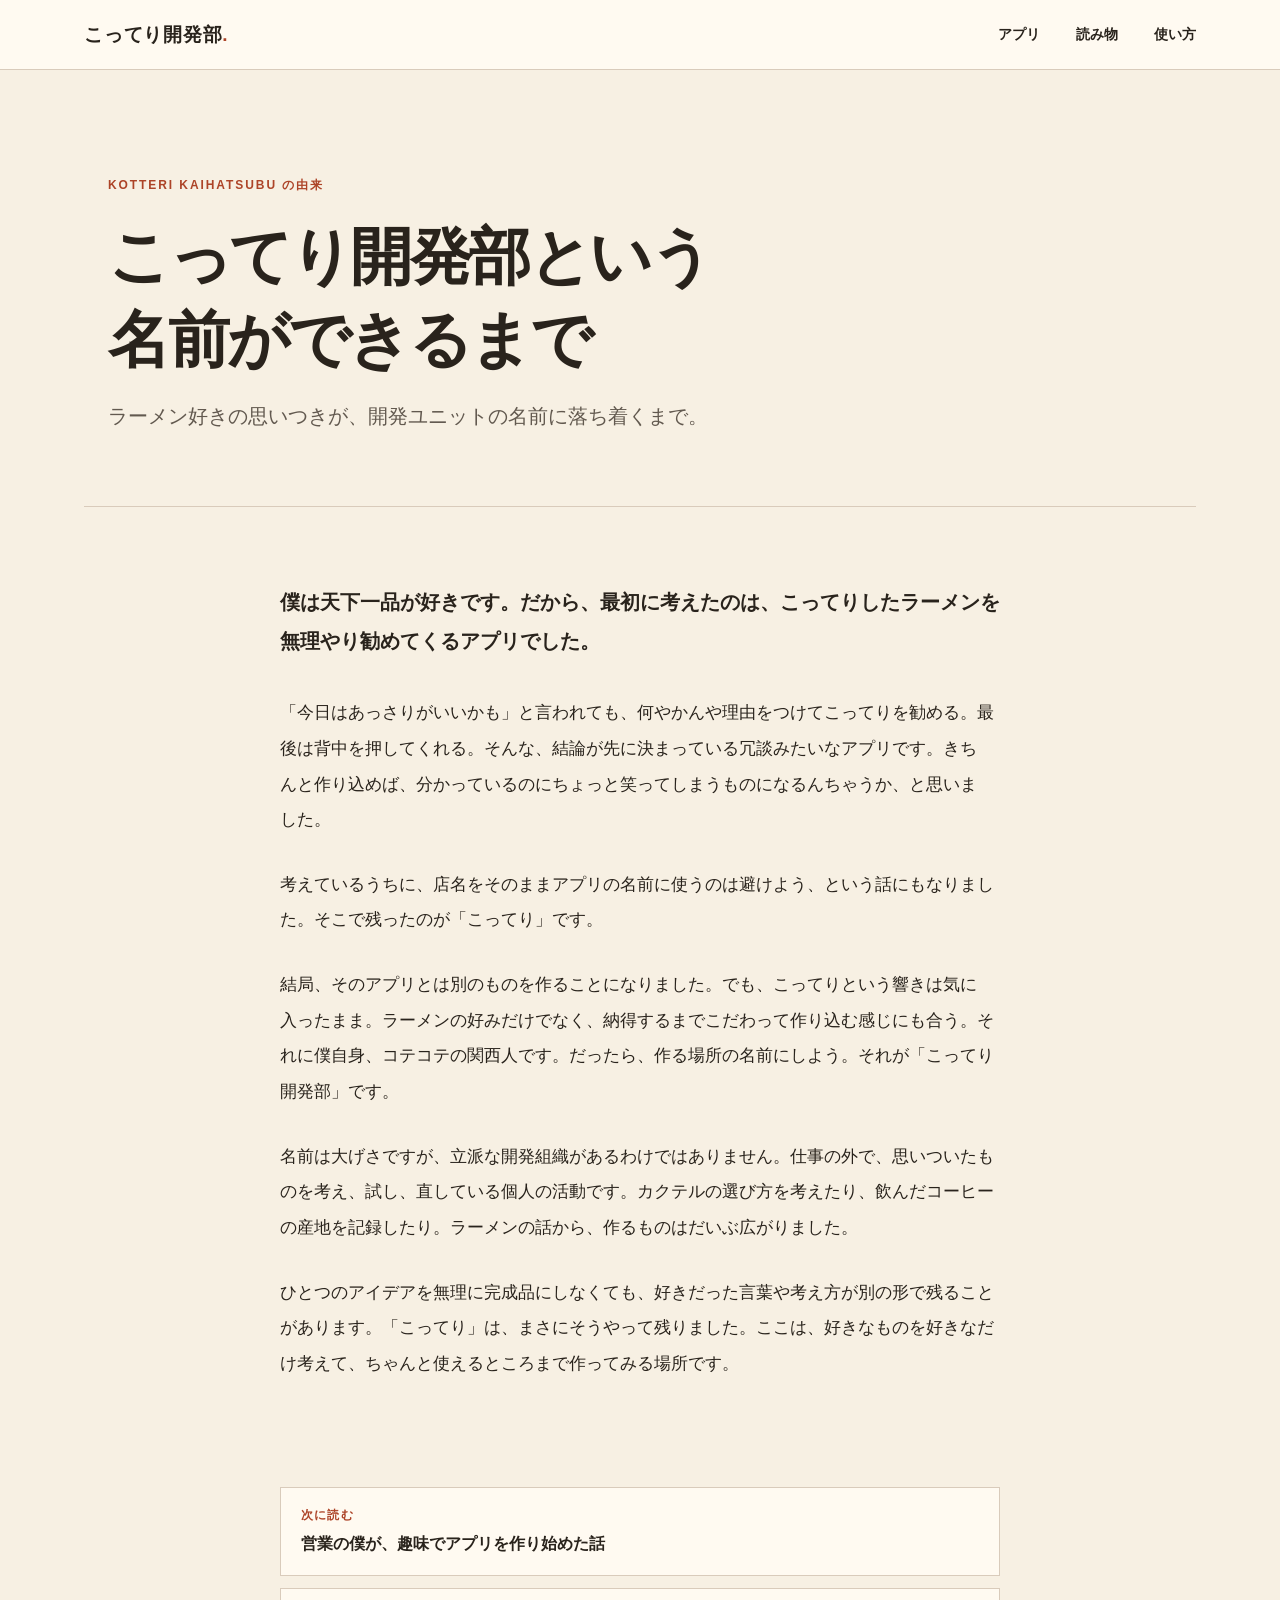
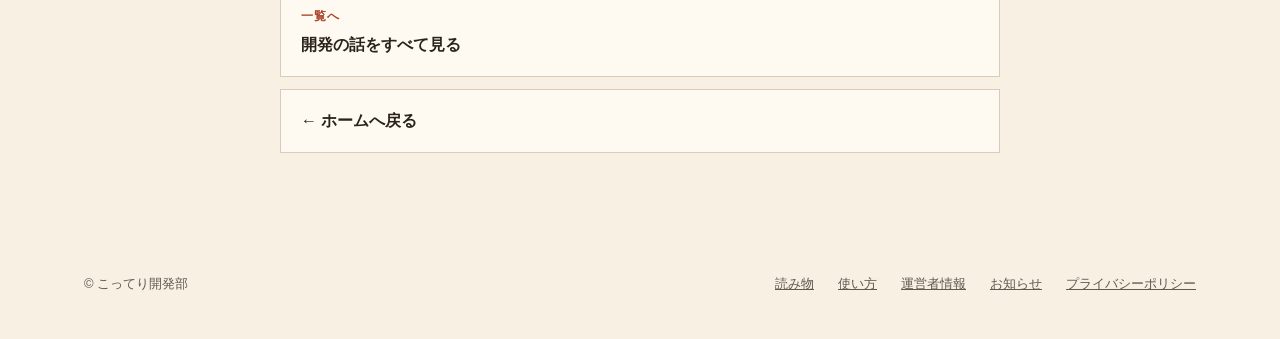
==== commit 1b44c819: "ホーム刷新とBAR LOGの記事・使い方ガイドを追加 アプリカードをPC横並び・スマホ縦並びに整理し、実画面画像を追加。新着記事・おすすめ記事・両アプリの使い方一覧・公開のお知らせを整備。記事データと" ====
--- a/about-kotteri.html
+++ b/about-kotteri.html
@@ -19,9 +19,10 @@
   <meta name="twitter:card" content="summary_large_image">
   <title>こってり開発部という名前ができるまで | こってり開発部</title>
   <link rel="stylesheet" href="/site.css">
+<link rel="stylesheet" href="/refresh.css">
 </head>
 <body>
-  <header><div class="header-inner"><a class="wordmark" href="/">こってり開発部<span class="wordmark-dot">.</span></a><nav aria-label="主なリンク"><a href="/#apps">アプリ</a><a href="/stories.html">開発の話</a><a href="/coffee-log-guide.html">使い方</a></nav></div></header>
+  <header><div class="header-inner"><a class="wordmark" href="/">こってり開発部<span class="wordmark-dot">.</span></a><nav aria-label="主なリンク"><a href="/#apps">アプリ</a><a href="/stories.html">読み物</a><a href="/guides.html">使い方</a></nav></div></header>
   <main>
     <div class="article-hero"><div class="eyebrow">KOTTERI KAIHATSUBU の由来</div><h1>こってり開発部という<br>名前ができるまで</h1><p class="lead">ラーメン好きの思いつきが、開発ユニットの名前に落ち着くまで。</p></div>
     <article class="article-body">
@@ -37,7 +38,7 @@
       <a href="/stories.html"><small>一覧へ</small>開発の話をすべて見る</a><a href="/">← ホームへ戻る</a>
     </div>
   </main>
-  <footer><span>© こってり開発部</span><div><a href="/privacy.html">プライバシーポリシー</a><a href="/operator.html">運営者情報</a><a href="/updates.html">お知らせ</a><a href="https://www.instagram.com/kotteri_kaihatsubu/" target="_blank" rel="noopener noreferrer">Instagram</a></div></footer>
+  <footer><span>© こってり開発部</span><div><a href="/stories.html">読み物</a><a href="/guides.html">使い方</a><a href="/operator.html">運営者情報</a><a href="/updates.html">お知らせ</a><a href="/privacy.html">プライバシーポリシー</a></div></footer>
   
 </body>
 </html>
--- a/refresh.css
+++ b/refresh.css
@@ -0,0 +1,7 @@
+/* Shared responsive refinements. Keep Japanese phrases natural at every width. */
+body{line-break:strict;word-break:normal;overflow-wrap:break-word}h1,h2,h3{text-wrap:balance}p{text-wrap:pretty}a{touch-action:manipulation}.section-title h2 span{display:block}.hero{min-height:440px}.hero-photo{min-height:440px}.hero h1{font-size:clamp(34px,4.4vw,58px)}.hero-copy{padding-top:54px;padding-bottom:54px}.hero-actions{gap:20px}.latest-news{display:flex;align-items:center;gap:12px 22px;padding:22px 0;border-bottom:1px solid var(--line);font-size:14px}.latest-news>span{font-size:11px;letter-spacing:.16em;color:var(--rust);font-weight:900}.latest-news time{font-size:12px;color:var(--muted);white-space:nowrap}.latest-news a{text-decoration:none;font-weight:700}.latest-news .all-news{margin-left:auto;font-size:12px;text-decoration:underline}.products{display:grid;grid-template-columns:repeat(2,minmax(0,1fr));gap:24px}.product-card{background:var(--cream);border:1px solid var(--line);display:flex;flex-direction:column;min-width:0}.product-visual{height:280px;display:flex;align-items:center;justify-content:space-between;gap:10px;padding:28px 24px 0;overflow:hidden;background:#49352b;color:#ecd9b3}.bar-card .product-visual{background:#28463e}.product-caption{flex:1;min-width:0;align-self:flex-start;padding-top:16px}.product-caption>span{display:block;font-size:9px;letter-spacing:.12em;margin:14px 0}.product-caption strong{font-size:clamp(16px,1.8vw,23px);line-height:1.6;font-weight:600}.product-visual img{width:46%;height:auto;align-self:flex-start;border:5px solid #1d2421;border-radius:20px 20px 0 0;box-shadow:0 12px 35px #0004;transform:rotate(4deg)}.coffee-card .product-visual img{transform:rotate(-4deg)}.product-body{padding:28px;display:flex;flex-direction:column;flex:1}.availability{font-size:12px;font-weight:800;color:var(--rust);margin-bottom:12px}.availability span{font-size:10px;letter-spacing:.13em;margin-left:10px;color:var(--muted)}.product-body h3{font:700 clamp(29px,3.1vw,42px)/1.15 Georgia,serif;margin:0 0 20px;white-space:nowrap}.product-description{font-size:16px;line-height:1.95}.feature-tags{display:flex;flex-wrap:wrap;gap:7px;list-style:none;padding:0;margin:0 0 22px}.feature-tags li{font-size:11px;padding:4px 8px;border:1px solid var(--line);border-radius:4px}.age-note{font-size:12px;color:var(--rust);font-weight:700;margin:0 0 16px}.product-actions{margin-top:auto;display:grid;gap:10px}.product-actions .button{width:100%;gap:16px;min-height:52px;font-size:15px;white-space:nowrap}.guide-link{display:flex;align-items:center;justify-content:center;min-height:44px;font-weight:700;text-underline-offset:5px;font-size:14px}.account-note{border-left:3px solid var(--rust);background:#eee5d7;padding:20px 24px;margin:24px 0 0;font-size:14px}.account-note p{margin:8px 0 0;color:var(--muted);max-width:800px}.screen-note{font-size:11px;color:var(--muted);margin:12px 0 0}.featured-story{display:grid;grid-template-columns:.75fr 1.25fr;gap:32px;align-items:center;border-bottom:1px solid var(--line);padding-bottom:32px}.featured-story h3{font-size:clamp(22px,3vw,32px);line-height:1.6;margin-bottom:12px}.featured-story h3 a{text-decoration:none}.featured-story p:not(.eyebrow){color:var(--muted)}.story-art{background:#28463e;color:#ecd9b3;min-height:250px;display:flex;flex-direction:column;justify-content:center;align-items:center;gap:20px;text-align:center;padding:24px}.story-art svg{width:72px;height:72px}.story-art span{font-size:10px;letter-spacing:.16em}.story-art strong{font-size:20px}.recommend-label{font-size:13px;color:var(--muted);margin:30px 0 16px}.guide-grid{display:grid;grid-template-columns:1fr 1fr;gap:24px}.guide-card{display:flex;flex-direction:column;gap:14px;padding:32px;background:var(--cream);border:1px solid var(--line);text-decoration:none}.guide-card:hover{border-color:var(--rust)}.guide-card h2{font-size:26px;line-height:1.5;margin:0}.guide-card p{color:var(--muted);margin:0}.guide-card strong{margin-top:auto;color:var(--rust)}.guide-card small{font-size:12px}.guide-card .eyebrow{margin:0}.list-heading{margin-top:54px}.article-date{font-size:13px;color:var(--muted);margin-top:24px!important}.article-figure{margin:0 0 42px;background:#e6e1d6;padding:28px;text-align:center}.article-figure img{width:210px;max-width:100%;height:auto;border-radius:14px;box-shadow:0 10px 30px #29231c20}.article-figure figcaption{font-size:12px;color:var(--muted);margin-top:20px}.reading-note{padding:20px;background:#eee5d7;border-left:3px solid var(--rust);font-size:14px;margin-top:32px}.article-body h2{scroll-margin-top:24px}.article-body .guide-step h2{font-size:23px;margin:0 0 12px}.guide-step p{line-height:2}.article-nav a{min-height:48px}.guide-grid+.account-note{margin-bottom:72px}
+@media(max-width:800px){.hero-photo{min-height:0;max-height:340px;width:100%;object-fit:cover}.hero{min-height:0}.hero-copy{padding:40px 28px}.hero h1{max-width:560px}.product-visual{height:225px;padding:20px 16px 0}.product-caption strong{font-size:16px}.product-body{padding:24px 20px}.featured-story{grid-template-columns:.7fr 1fr;gap:24px}.latest-news{flex-wrap:wrap}.latest-news .all-news{margin-left:0}}
+@media(max-width:600px){.products,.guide-grid{grid-template-columns:1fr;gap:22px}.hero-photo{max-height:250px}.hero-copy{padding:36px 20px}.hero h1{font-size:36px;line-height:1.4}.hero-lead{font-size:15px}.hero-actions{gap:14px}.latest-news{gap:7px 14px;padding:18px 0}.latest-news>a:not(.all-news){flex-basis:100%;font-size:14px}.latest-news .all-news{font-size:11px;min-height:30px;display:flex;align-items:center}.section-title h2{font-size:34px}.section-title p{font-size:15px}.product-visual{height:205px;padding:18px 24px 0}.product-visual img{width:43%;max-width:165px}.product-caption strong{font-size:19px}.product-caption>span{font-size:8px}.product-caption svg{width:30px;height:30px}.product-body{padding:24px}.product-body h3{font-size:34px;margin-bottom:16px}.product-description{font-size:15px;line-height:1.9}.feature-tags{gap:6px}.feature-tags li{font-size:10px}.account-note{padding:18px;font-size:13px}.featured-story{grid-template-columns:1fr;gap:24px}.story-art{min-height:180px}.story-art svg{width:56px;height:56px}.featured-story h3{font-size:24px}.featured-story .eyebrow{font-size:10px}.guide-card{padding:26px}.article-hero h1{font-size:32px;line-height:1.5}.article-body h2{font-size:22px}.article-body .guide-step h2{font-size:21px}.article-figure{padding:24px 16px}.article-figure img{width:200px}.article-body>p{line-height:2.05}.section-kicker{letter-spacing:.07em}.wordmark{white-space:normal}nav{flex-wrap:wrap}.story-copy strong{text-wrap:pretty}}
+@media(max-width:360px){.product-body{padding:20px}.product-visual{padding-left:18px;padding-right:18px}.product-caption strong{font-size:17px}.hero h1{font-size:32px}.section-title h2{font-size:30px}.product-actions .button{font-size:14px;padding:12px;gap:10px}.product-body h3{font-size:30px}.article-hero h1{font-size:29px}}
+
+.hero h1{font-size:clamp(27px,3.3vw,42px);line-height:1.5;letter-spacing:-.045em}.hero h1 span{display:block;white-space:nowrap}@media(max-width:600px){.hero h1{font-size:clamp(27px,7.5vw,36px)}}
